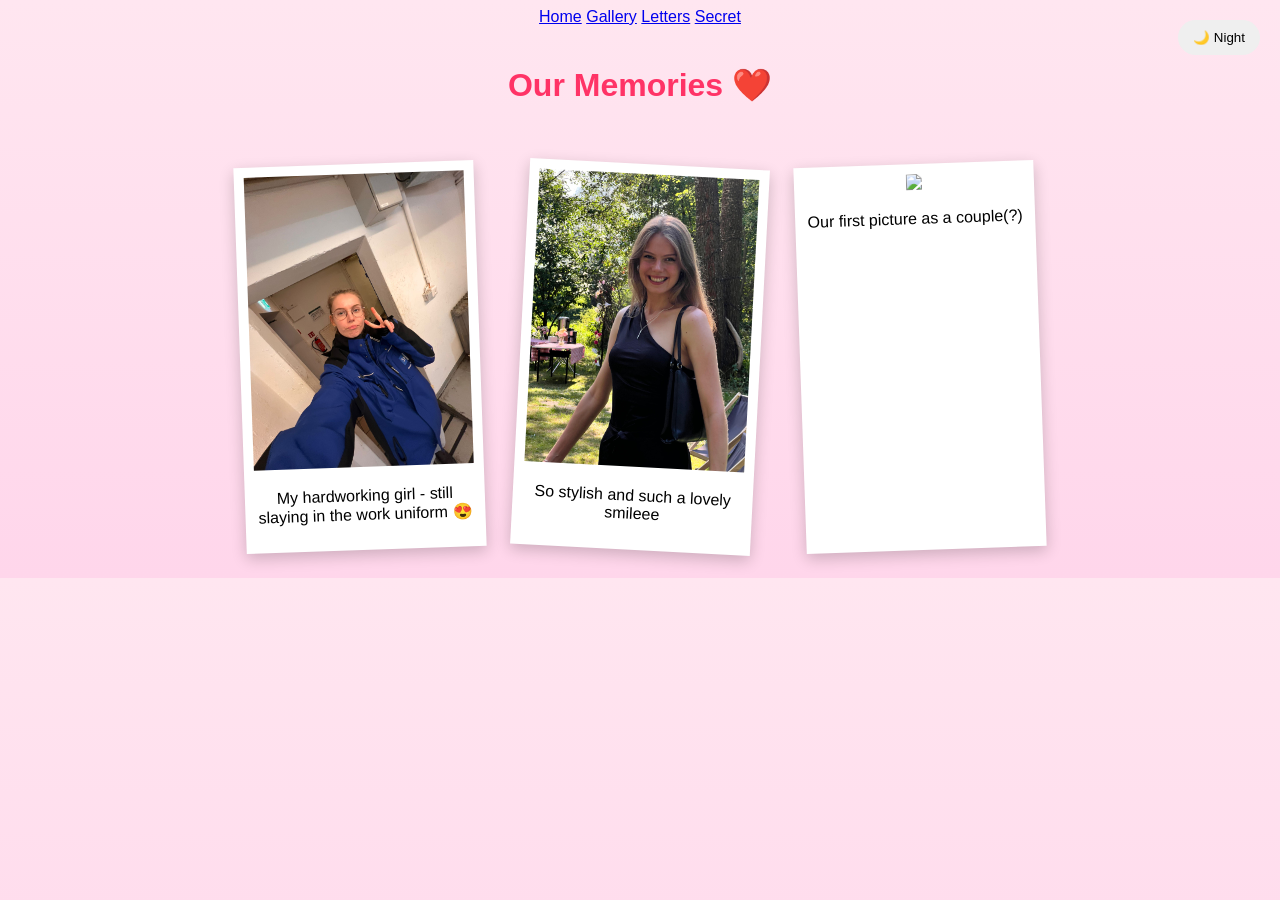
==== gallery.html @ 9380d8a4 "fixed html file names" ====
<!DOCTYPE html>
<html>

<head>
    <title>
        Gallery
    </title>
    
    <link rel="stylesheet" href="css/style.css">
    <script src="js/script.js"></script>
</head>


<nav>

<a href="index.html">Home</a>
<a href="gallery.html">Gallery</a>
<a href="letters.html">Letters</a>
<a href="secret.html">Secret</a>

</nav>


<body>
    
    <button class="toggle" onclick="toggleNight()">🌙 Night</button>

    <h1>Our Memories ❤️</h1>

    <div class="gallery">

        <div class="polaroid">
            <img src="images/f5e71456-44b9-409f-ab69-a9d20f2f6298.jpeg">
            <p>My hardworking girl - still slaying in the work uniform 😍</p>
        </div>

        <div class="polaroid">
            <img src="images/f8b889a4-fa94-4921-a254-1e3d6674e898.jpeg">
            <p>So stylish and such a lovely smileee</p>
        </div>

        <div class="polaroid">
            <img src="images/IMG_6015.jpg">
            <p>Our first picture as a couple(?)</p>
        </div>
        
    </div>

</body>



</html>
---- css/style.css ----
body {
    background: linear-gradient(#ffe6f0,#ffd6eb);
    font-family: Arial;
    text-align:center;
    transition:0.5s;
    overflow-x:hidden;
}

body.night{
    background: linear-gradient(#0f2027,#203a43,#2c5364);
    color:white;
}

/* TITLE */

h1{
    color:#ff3366;
    margin-top:40px;
}

/* POLAROID GALLERY */

.gallery{
    display:flex;
    justify-content:center;
    flex-wrap:wrap;
    margin-top:40px;
}

.polaroid{
    background:white;
    padding:10px;
    margin:20px;
    width:220px;
    box-shadow:0 5px 15px rgba(0,0,0,0.2);
    transform:rotate(-2deg);
    transition:0.3s;
}

.polaroid:nth-child(even){
    transform:rotate(3deg);
}

.polaroid:hover{
    transform:scale(1.1) rotate(0deg);
}

.polaroid img{
    width:100%;
}

/* HEARTS */

.hearts{
    margin-top:60px;
}

.heart{
    font-size:40px;
    cursor:pointer;
    margin:15px;
}

.message{
    display:none;
    font-size:18px;
    margin-top:10px;
    color:#444;
}

/* NIGHT BUTTON */

.toggle{
    position:fixed;
    top:20px;
    right:20px;
    padding:10px 15px;
    border:none;
    border-radius:20px;
    cursor:pointer;
}

/* FLOATING HEARTS */

.floating-heart{
    position:fixed;
    bottom:-50px;
    font-size:20px;
    animation:float 8s linear infinite;
}

@keyframes float{
    0%{
        transform:translateY(0);
        opacity:1;
    }
    100%{
        transform:translateY(-100vh);
        opacity:0;
    }
}

/* SECRET MESSAGE */

.secret{
    margin-top:50px;
}

#secretMessage{
    display:none;
    margin-top:20px;
    font-size:20px;
}
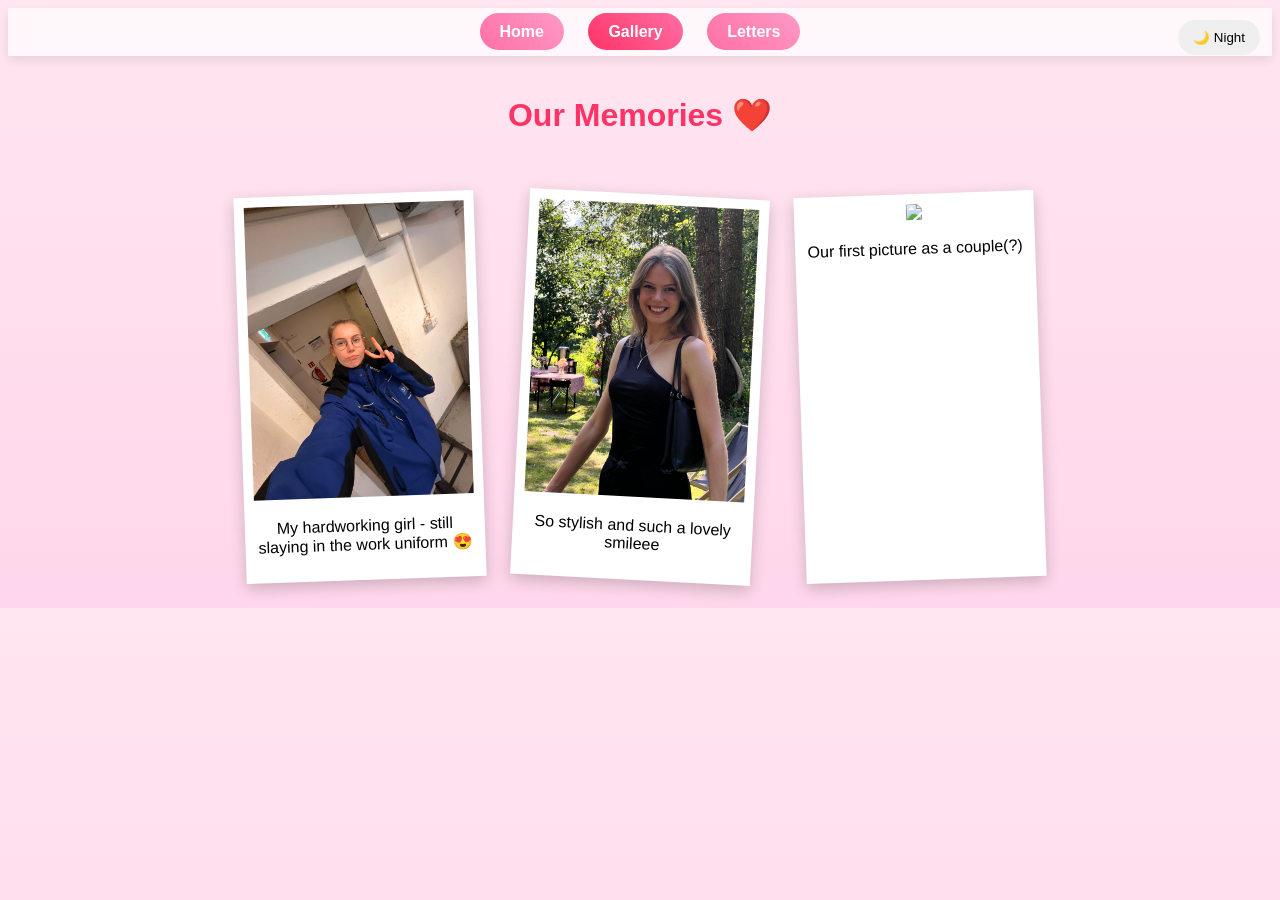
==== commit fe9f5cfa: "styled navigation pane" ====
--- a/gallery.html
+++ b/gallery.html
@@ -14,9 +14,8 @@
 <nav>
 
 <a href="index.html">Home</a>
-<a href="gallery.html">Gallery</a>
+<a href="gallery.html" class="active">Gallery</a>
 <a href="letters.html">Letters</a>
-<a href="secret.html">Secret</a>
 
 </nav>
 
@@ -43,7 +42,7 @@
             <img src="images/IMG_6015.jpg">
             <p>Our first picture as a couple(?)</p>
         </div>
-        
+
     </div>
 
 </body>
--- a/css/style.css
+++ b/css/style.css
@@ -110,4 +110,43 @@
     display:none;
     margin-top:20px;
     font-size:20px;
+}
+
+
+/* NAVBAR */
+
+nav{
+    position: sticky;
+    top:0;
+    background: rgba(255,255,255,0.7);
+    backdrop-filter: blur(10px);
+    padding:15px 0;
+    margin-bottom:30px;
+    box-shadow:0 4px 10px rgba(0,0,0,0.1);
+}
+
+/* NAV LINKS */
+
+nav a{
+    text-decoration:none;
+    margin:0 10px;
+    padding:10px 20px;
+    border-radius:25px;
+    background:linear-gradient(45deg,#ff6fa5,#ff9ac6);
+    color:white;
+    font-weight:bold;
+    transition:0.3s;
+}
+
+/* HOVER EFFECT */
+
+nav a:hover{
+    transform:translateY(-2px) scale(1.05);
+    box-shadow:0 6px 15px rgba(0,0,0,0.2);
+}
+
+/* ACTIVE PAGE */
+
+nav a.active{
+    background:linear-gradient(45deg,#ff3366,#ff6fa5);
 }
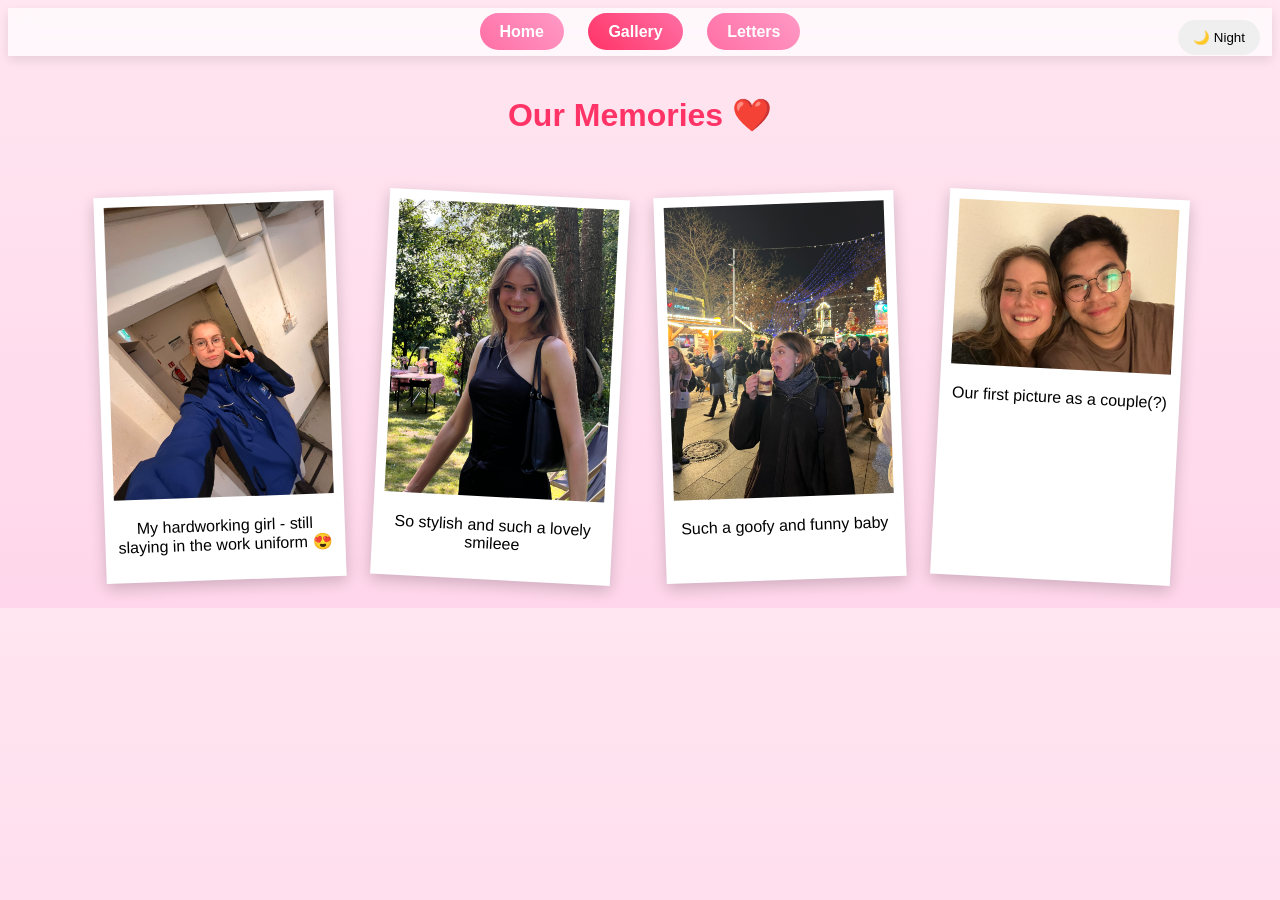
==== commit 3d5ae5cb: "fixed navigations" ====
--- a/gallery.html
+++ b/gallery.html
@@ -10,18 +10,15 @@
     <script src="js/script.js"></script>
 </head>
 
+<body>
+    <nav>
 
-<nav>
+        <a href="index.html">Home</a>
+        <a href="gallery.html" class="active">Gallery</a>
+        <a href="letters.html">Letters</a>
 
-<a href="index.html">Home</a>
-<a href="gallery.html" class="active">Gallery</a>
-<a href="letters.html">Letters</a>
+    </nav>
 
-</nav>
-
-
-<body>
-    
     <button class="toggle" onclick="toggleNight()">🌙 Night</button>
 
     <h1>Our Memories ❤️</h1>
@@ -39,7 +36,12 @@
         </div>
 
         <div class="polaroid">
-            <img src="images/IMG_6015.jpg">
+            <img src="images/IMG_6502.jpeg">
+            <p>Such a goofy and funny baby</p>
+        </div>
+
+        <div class="polaroid">
+            <img src="images/IMG_6015.jpeg">
             <p>Our first picture as a couple(?)</p>
         </div>
 
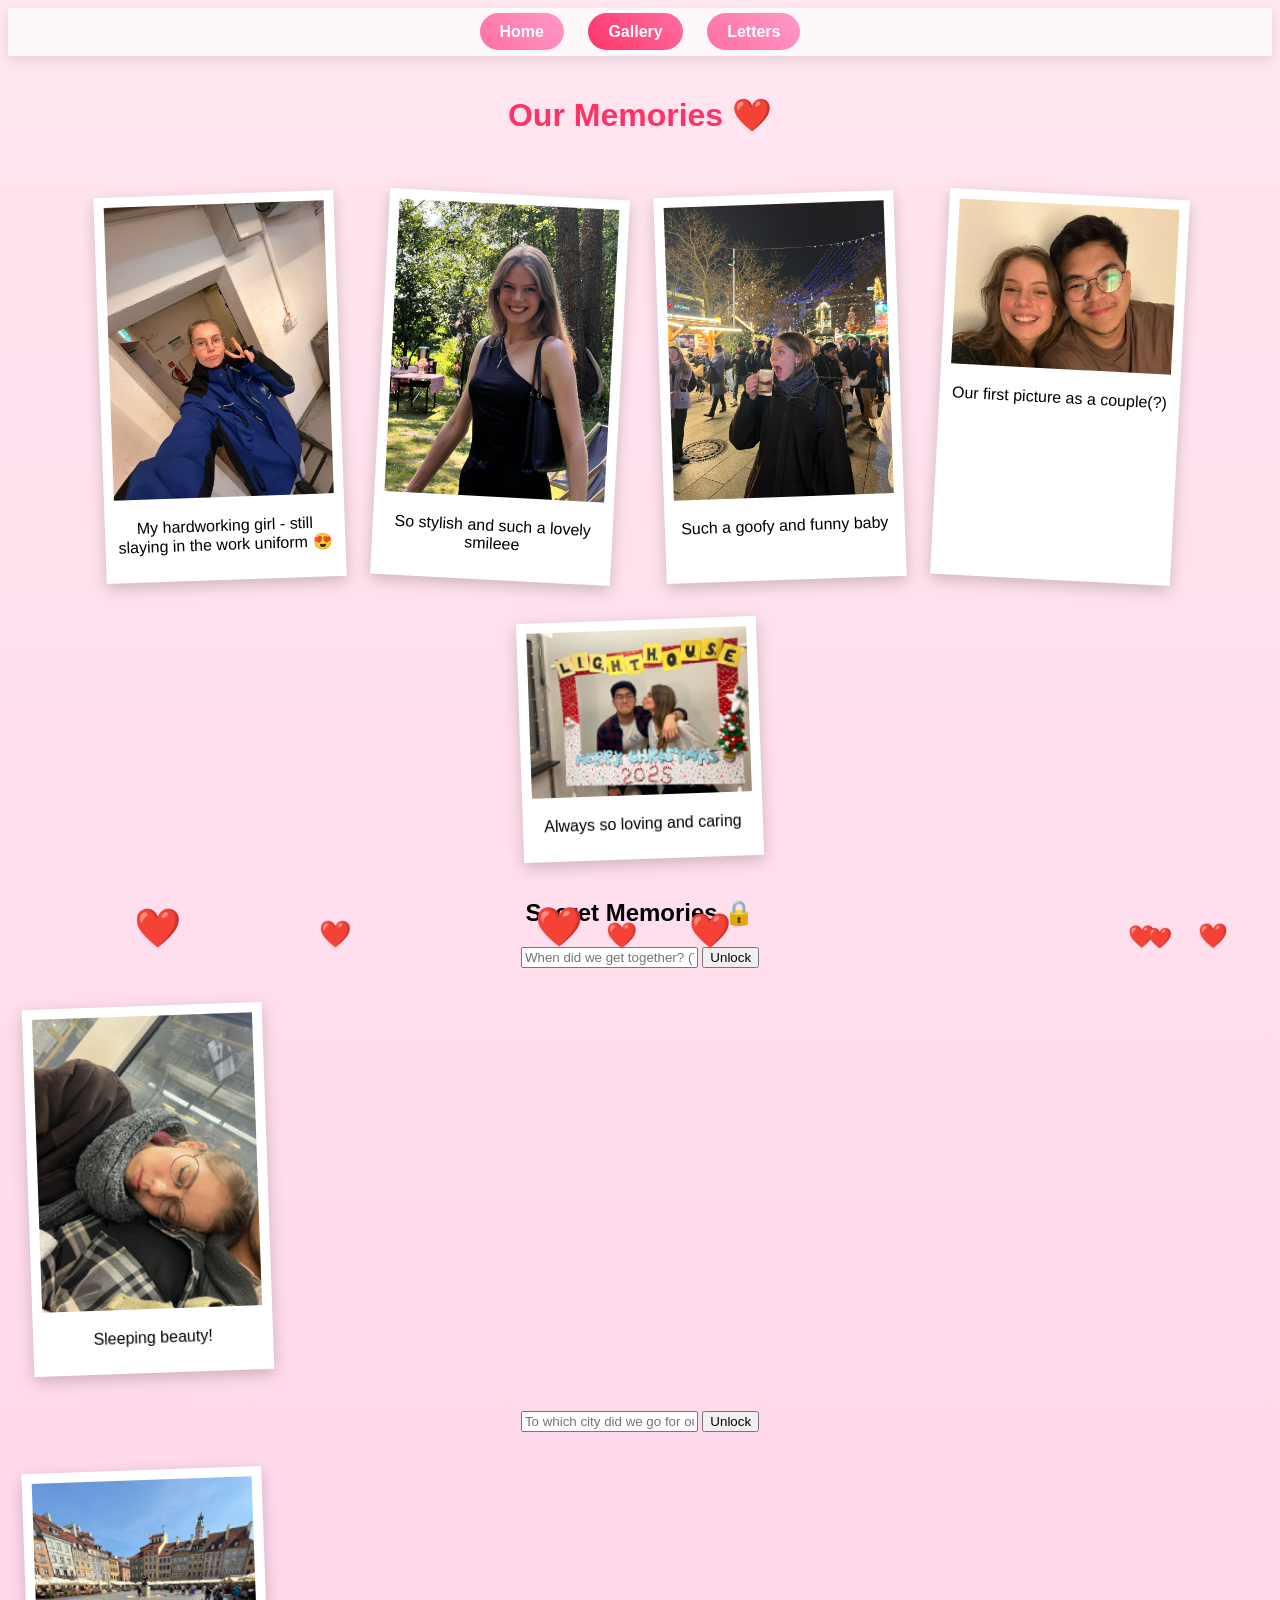
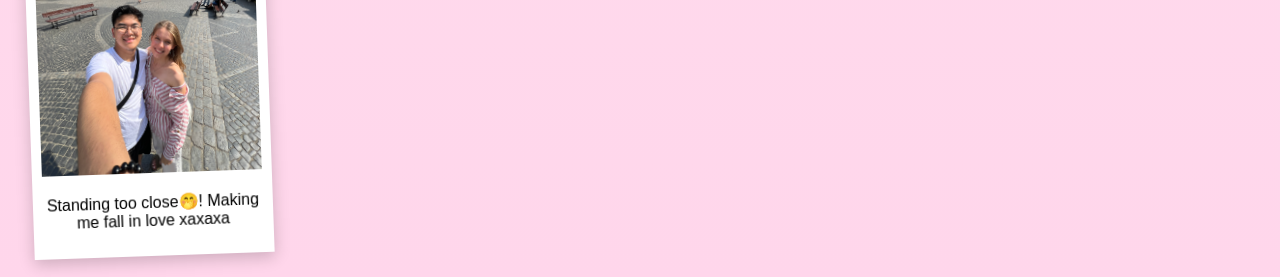
==== commit 75890e7a: "gallery update" ====
--- a/gallery.html
+++ b/gallery.html
@@ -18,8 +18,6 @@
         <a href="letters.html">Letters</a>
 
     </nav>
-
-    <button class="toggle" onclick="toggleNight()">🌙 Night</button>
 
     <h1>Our Memories ❤️</h1>
 
@@ -45,6 +43,43 @@
             <p>Our first picture as a couple(?)</p>
         </div>
 
+        <div class="polaroid">
+            <img src="images/IMG_6652.jpeg">
+            <p>Always so loving and caring</p>
+        </div>
+
+    </div>
+
+    <h2>Secret Memories 🔒</h2>
+
+        <div>
+
+            <input type="password" id="pw1" placeholder="When did we get together? (TT.MM.YYYY)">
+            <button onclick="unlockPhoto('pw1','sleeping_beauty','10.10.2025')">Unlock</button>
+
+            <br><br>
+            
+            <div class="polaroid" id="sleeping_beauty">
+                <img src="images/IMG_6317.jpeg">
+                <p>Sleeping beauty!</p>
+            </div>
+
+        </div>
+
+        <br>
+
+        <div>
+
+            <input type="password" id="pw2" placeholder="To which city did we go for our first trip?">
+            <button onclick="unlockPhoto('pw2','warschau','warschau')">Unlock</button>
+
+            <br><br>
+
+            <div class="polaroid" id="warschau">
+                <img src="images/IMG_5421.jpeg">
+                <p>Standing too close🤭! Making me fall in love xaxaxa</p>
+            </div>
+
     </div>
 
 </body>
--- a/css/style.css
+++ b/css/style.css
@@ -149,4 +149,45 @@
 
 nav a.active{
     background:linear-gradient(45deg,#ff3366,#ff6fa5);
+}
+
+/* CENTER HOME PAGE */
+
+.home{
+    height:90vh;
+    display:flex;
+    flex-direction:column;
+    justify-content:center;
+    align-items:center;
+    text-align:center;
+}
+
+/* MAIN TEXT */
+
+.main-text{
+    font-size:70px;
+    font-weight:700;
+    margin:0;
+}
+
+/* SECOND LINE */
+
+.sub-text{
+    font-size:40px;
+    margin-top:10px;
+    font-weight:400;
+}
+
+/* RESPONSIVE FOR PHONES */
+
+@media (max-width:600px){
+
+.main-text{
+    font-size:40px;
+}
+
+.sub-text{
+    font-size:24px;
+}
+
 }
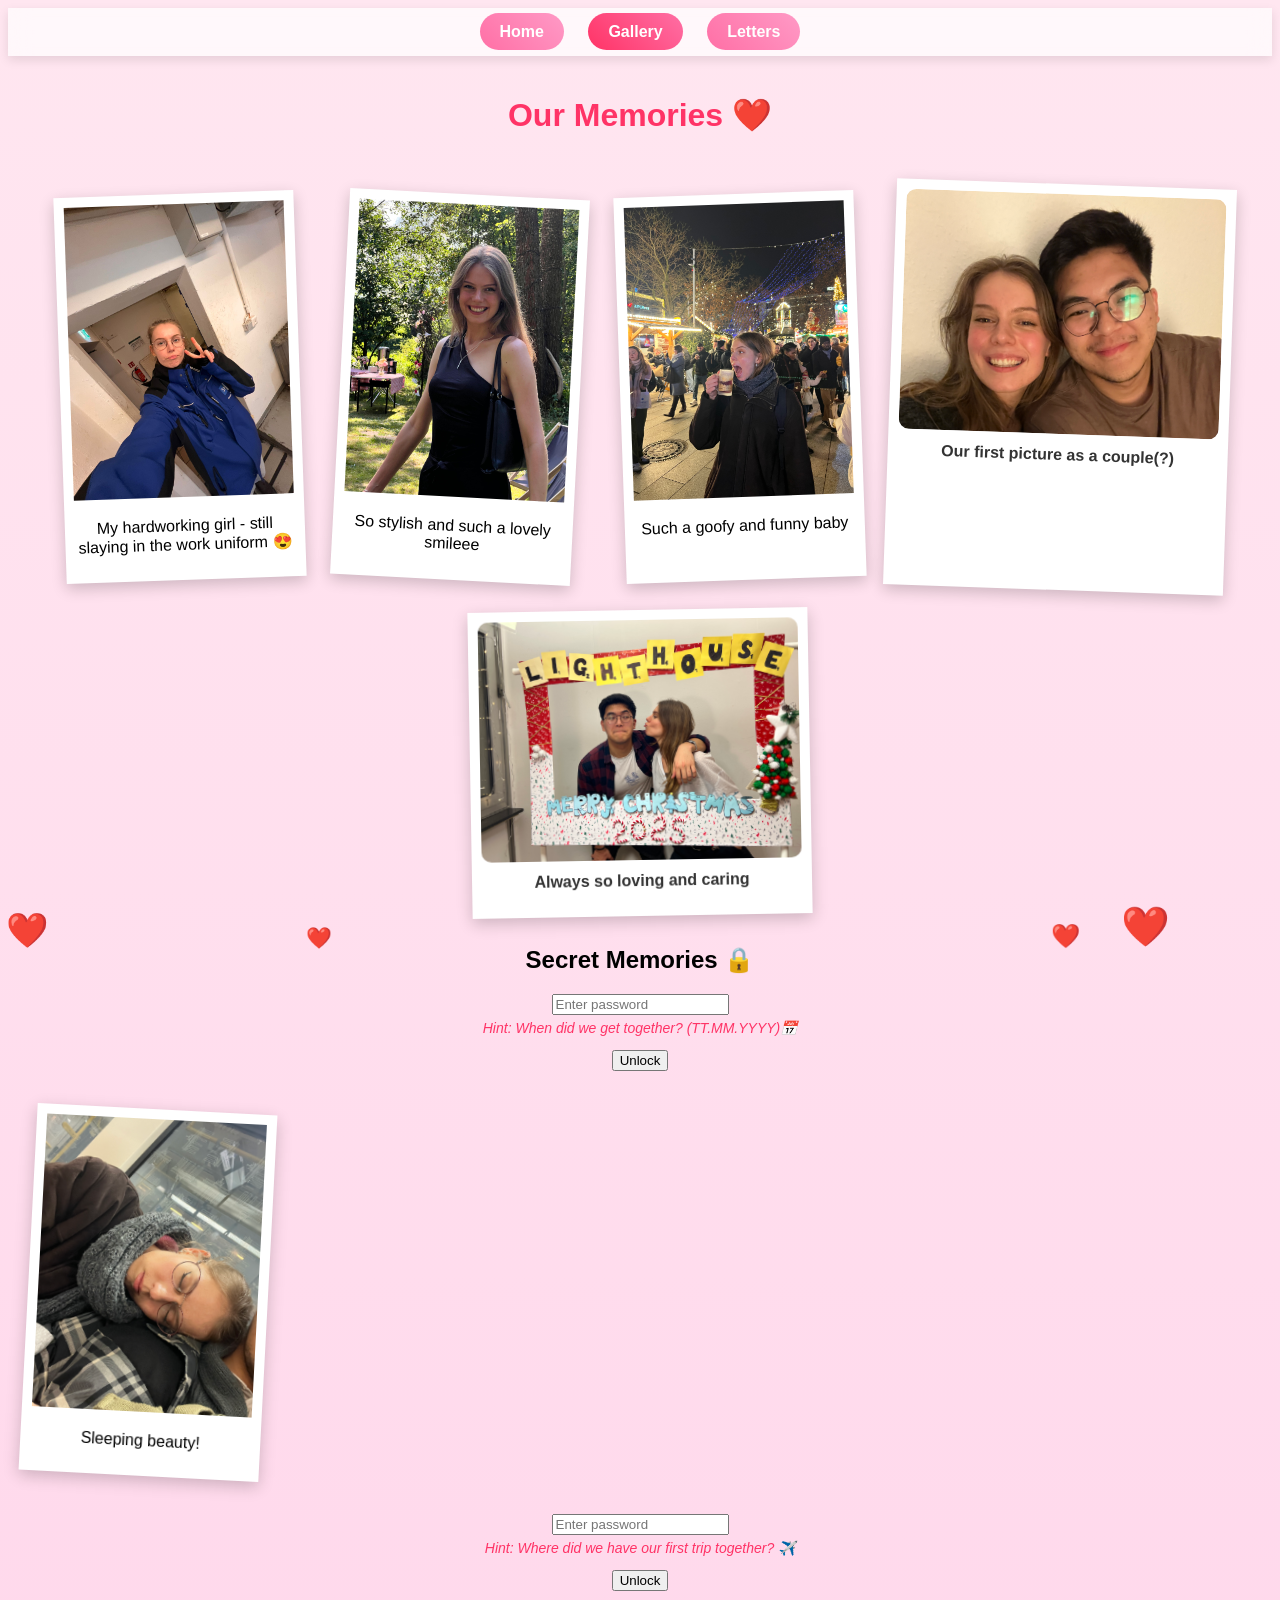
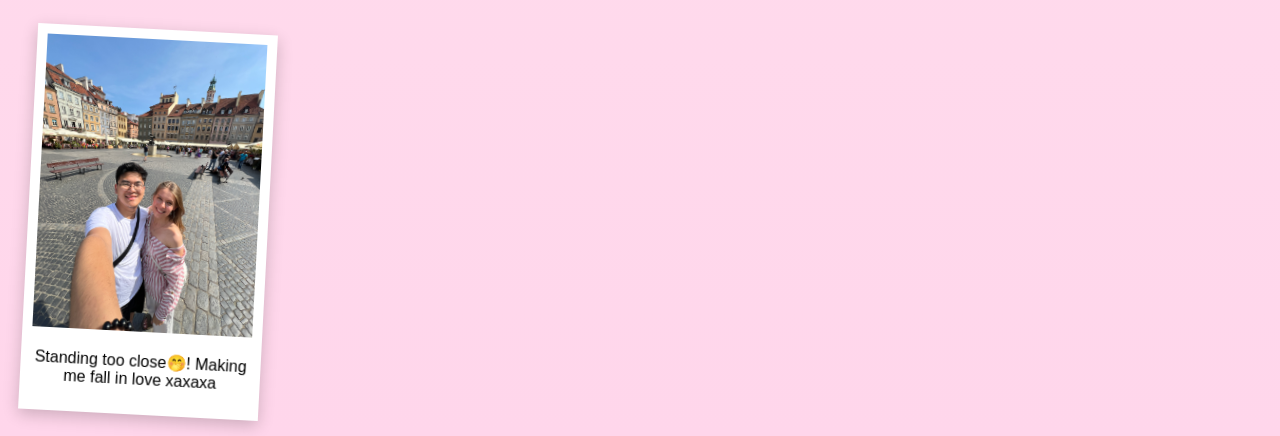
==== commit d4a64374: "gallery update 2" ====
--- a/gallery.html
+++ b/gallery.html
@@ -38,12 +38,12 @@
             <p>Such a goofy and funny baby</p>
         </div>
 
-        <div class="polaroid">
+        <div class="polaroid-landscape">
             <img src="images/IMG_6015.jpeg">
             <p>Our first picture as a couple(?)</p>
         </div>
 
-        <div class="polaroid">
+        <div class="polaroid-landscape">
             <img src="images/IMG_6652.jpeg">
             <p>Always so loving and caring</p>
         </div>
@@ -54,7 +54,9 @@
 
         <div>
 
-            <input type="password" id="pw1" placeholder="When did we get together? (TT.MM.YYYY)">
+            <input type="password" id="pw1" placeholder="Enter password">
+            <p class="password-hint">Hint: When did we get together? (TT.MM.YYYY)📅 </p>
+
             <button onclick="unlockPhoto('pw1','sleeping_beauty','10.10.2025')">Unlock</button>
 
             <br><br>
@@ -70,7 +72,8 @@
 
         <div>
 
-            <input type="password" id="pw2" placeholder="To which city did we go for our first trip?">
+            <input type="password" id="pw2" placeholder="Enter password">
+            <p class="password-hint">Hint: Where did we have our first trip together? ✈️</p>
             <button onclick="unlockPhoto('pw2','warschau','warschau')">Unlock</button>
 
             <br><br>
--- a/css/style.css
+++ b/css/style.css
@@ -190,4 +190,135 @@
     font-size:24px;
 }
 
+}
+
+/* FLIP CARDS CONTAINER */
+.flip-container{
+    display:flex;
+    justify-content:center;
+    flex-wrap:wrap;
+    margin-top:30px;
+    gap:20px;
+    position:relative;
+}
+
+/* CARD */
+.flip-card{
+    background:none;
+    width:150px;
+    height:80px;
+    perspective:1000px;
+    cursor:pointer;
+    position:relative;
+    animation:floatCard 4s ease-in-out infinite alternate;
+}
+
+/* FLOAT ANIMATION */
+@keyframes floatCard{
+    0% { transform: translateY(0px); }
+    100% { transform: translateY(-15px); }
+}
+
+/* INNER CARD */
+.flip-card-inner{
+    position:relative;
+    width:100%;
+    height:100%;
+    text-align:center;
+    transition: transform 0.6s;
+    transform-style: preserve-3d;
+}
+
+/* ON HOVER OR CLICK: FLIP */
+.flip-card:hover .flip-card-inner{
+    transform: rotateY(180deg);
+}
+
+/* FRONT AND BACK */
+.flip-card-front, .flip-card-back{
+    position:absolute;
+    width:100%;
+    height:100%;
+    border-radius:15px;
+    display:flex;
+    align-items:center;
+    justify-content:center;
+    font-weight:bold;
+    font-size:16px;
+    backface-visibility:hidden;
+    box-shadow:0 4px 15px rgba(0,0,0,0.2);
+    padding:10px;
+}
+
+/* FRONT STYLE */
+.flip-card-front{
+    background: linear-gradient(45deg,#ff6fa5,#ff9ac6);
+    color:white;
+}
+
+/* BACK STYLE */
+.flip-card-back{
+    background: linear-gradient(45deg,#ff3366,#ff6fa5);
+    color:white;
+    transform: rotateY(180deg);
+}
+
+/* LANDSCAPE GALLERY */
+
+.gallery-landscape{
+    display:flex;
+    flex-wrap:wrap;
+    justify-content:center;
+    gap:20px;
+    margin-top:40px;
+}
+
+/* LANDSCAPE POLAROID */
+
+.polaroid-landscape{
+    background:white;
+    padding:10px;
+    margin:10px;
+    width:320px;   /* wider for landscape */
+    height:auto;
+    box-shadow:0 5px 15px rgba(0,0,0,0.2);
+    transform:rotate(-1deg);
+    transition:0.3s;
+}
+
+.polaroid-landscape:nth-child(even){
+    transform:rotate(2deg);
+}
+
+.polaroid-landscape:hover{
+    transform:scale(1.05) rotate(0deg);
+}
+
+.polaroid-landscape img{
+    width:100%;
+    height:auto;
+    border-radius:10px;
+}
+
+.polaroid-landscape p{
+    text-align:center;
+    margin-top:8px;
+    font-weight:bold;
+    font-size:16px;
+    color:#333;
+}
+
+/* RESPONSIVE */
+
+@media(max-width:600px){
+    .polaroid-landscape{
+        width:90%;
+    }
+}
+
+.password-hint{
+    font-size:14px;
+    color:#ff3366; /* romantic pink */
+    margin-top:5px;
+    font-style:italic;
 }
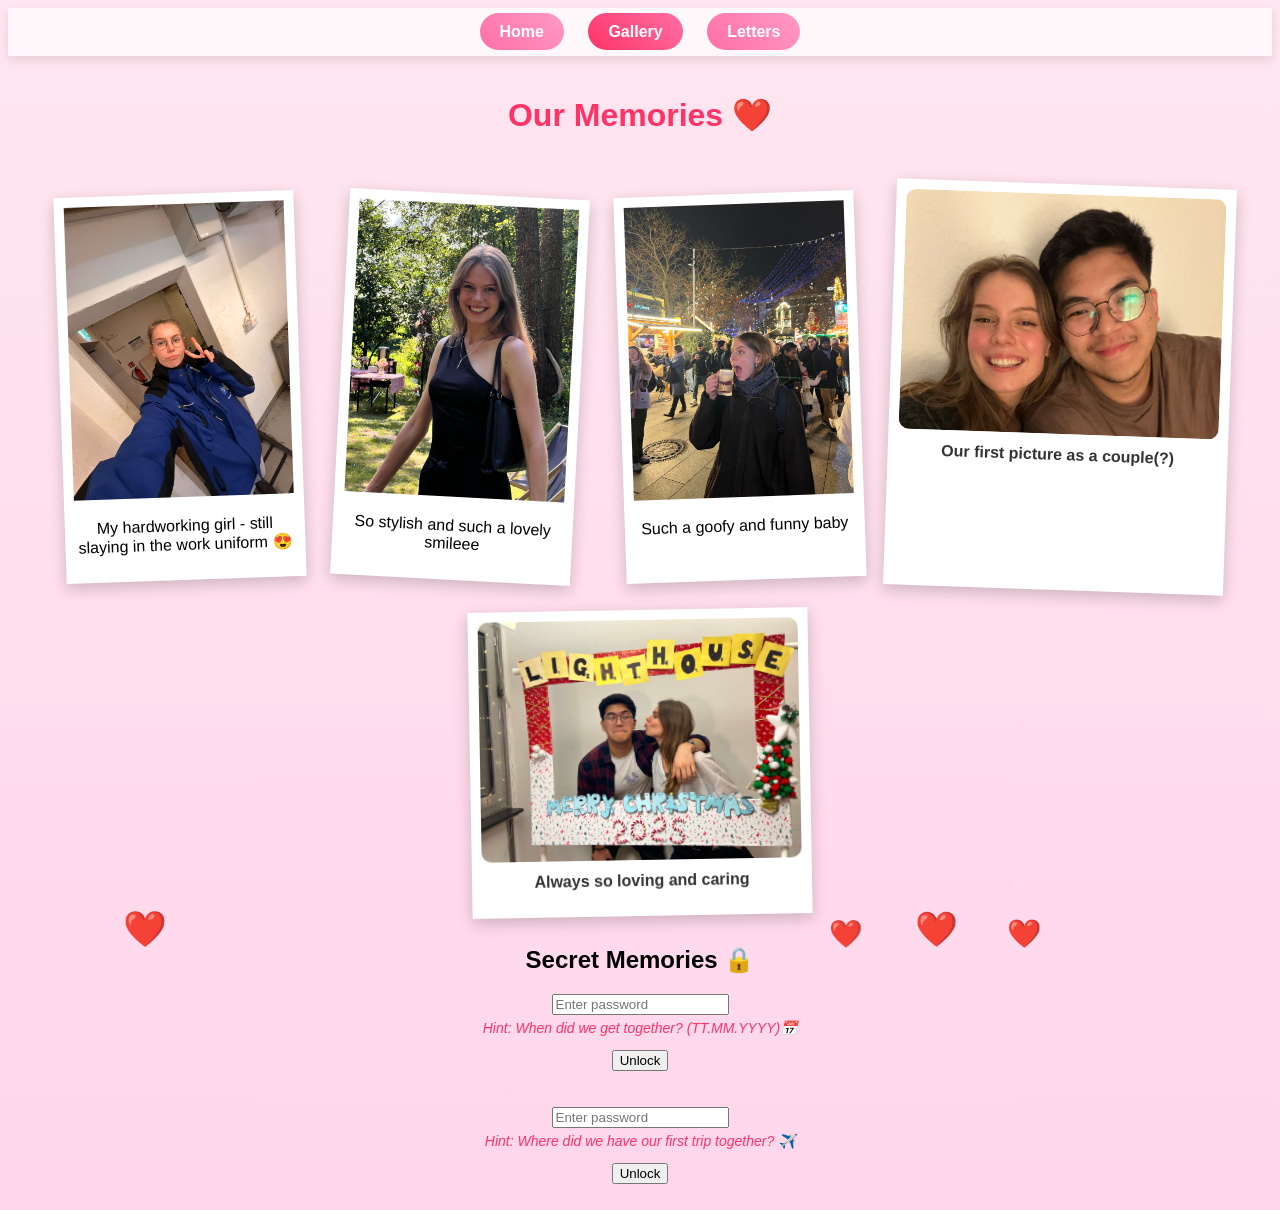
==== commit 72b4f97a: "hide images" ====
--- a/gallery.html
+++ b/gallery.html
@@ -61,7 +61,7 @@
 
             <br><br>
             
-            <div class="polaroid" id="sleeping_beauty">
+            <div class="polaroid" id="sleeping_beauty" style="display:none;">
                 <img src="images/IMG_6317.jpeg">
                 <p>Sleeping beauty!</p>
             </div>
@@ -78,7 +78,7 @@
 
             <br><br>
 
-            <div class="polaroid" id="warschau">
+            <div class="polaroid" id="warschau" style="display:none;">
                 <img src="images/IMG_5421.jpeg">
                 <p>Standing too close🤭! Making me fall in love xaxaxa</p>
             </div>
--- a/css/style.css
+++ b/css/style.css
@@ -193,73 +193,71 @@
 }
 
 /* FLIP CARDS CONTAINER */
-.flip-container{
-    display:flex;
-    justify-content:center;
-    flex-wrap:wrap;
-    margin-top:30px;
-    gap:20px;
-    position:relative;
+.flip-container {
+    display: flex;
+    justify-content: center;
+    flex-wrap: wrap;
+    gap: 40px; /* space between cards */
+    margin-top: 30px;
 }
 
 /* CARD */
-.flip-card{
-    background:none;
-    width:150px;
-    height:80px;
-    perspective:1000px;
-    cursor:pointer;
-    position:relative;
-    animation:floatCard 4s ease-in-out infinite alternate;
+.flip-card {
+    background: none;
+    width: 160px;
+    height: 220px;
+    perspective: 1000px;
+    cursor: pointer;
+    position: relative;
+    animation: floatCard 4s ease-in-out infinite alternate;
 }
 
 /* FLOAT ANIMATION */
-@keyframes floatCard{
+@keyframes floatCard {
     0% { transform: translateY(0px); }
     100% { transform: translateY(-15px); }
 }
 
 /* INNER CARD */
-.flip-card-inner{
-    position:relative;
-    width:100%;
-    height:100%;
-    text-align:center;
+.flip-card-inner {
+    position: relative;
+    width: 100%;
+    height: 100%;
+    text-align: center;
+    transform-style: preserve-3d;
     transition: transform 0.6s;
-    transform-style: preserve-3d;
-}
-
-/* ON HOVER OR CLICK: FLIP */
-.flip-card:hover .flip-card-inner{
+}
+
+/* FRONT AND BACK */
+.flip-card-front, .flip-card-back {
+    position: absolute;
+    width: 100%;
+    height: 100%;
+    border-radius: 15px;
+    display: flex;
+    align-items: center;
+    justify-content: center;
+    font-weight: bold;
+    font-size: 16px;
+    backface-visibility: hidden;
+    box-shadow: 0 4px 15px rgba(0,0,0,0.2);
+    padding: 10px;
+}
+
+/* FRONT STYLE */
+.flip-card-front {
+    background: linear-gradient(45deg,#ff6fa5,#ff9ac6);
+    color: white;
+}
+
+/* BACK STYLE */
+.flip-card-back {
+    background: linear-gradient(45deg,#ff3366,#ff6fa5);
+    color: white;
     transform: rotateY(180deg);
 }
 
-/* FRONT AND BACK */
-.flip-card-front, .flip-card-back{
-    position:absolute;
-    width:100%;
-    height:100%;
-    border-radius:15px;
-    display:flex;
-    align-items:center;
-    justify-content:center;
-    font-weight:bold;
-    font-size:16px;
-    backface-visibility:hidden;
-    box-shadow:0 4px 15px rgba(0,0,0,0.2);
-    padding:10px;
-}
-
-/* FRONT STYLE */
-.flip-card-front{
-    background: linear-gradient(45deg,#ff6fa5,#ff9ac6);
-    color:white;
-}
-
-/* BACK STYLE */
-.flip-card-back{
-    background: linear-gradient(45deg,#ff3366,#ff6fa5);
-    color:white;
+.flip-card-inner.flipped {
     transform: rotateY(180deg);
 }
 
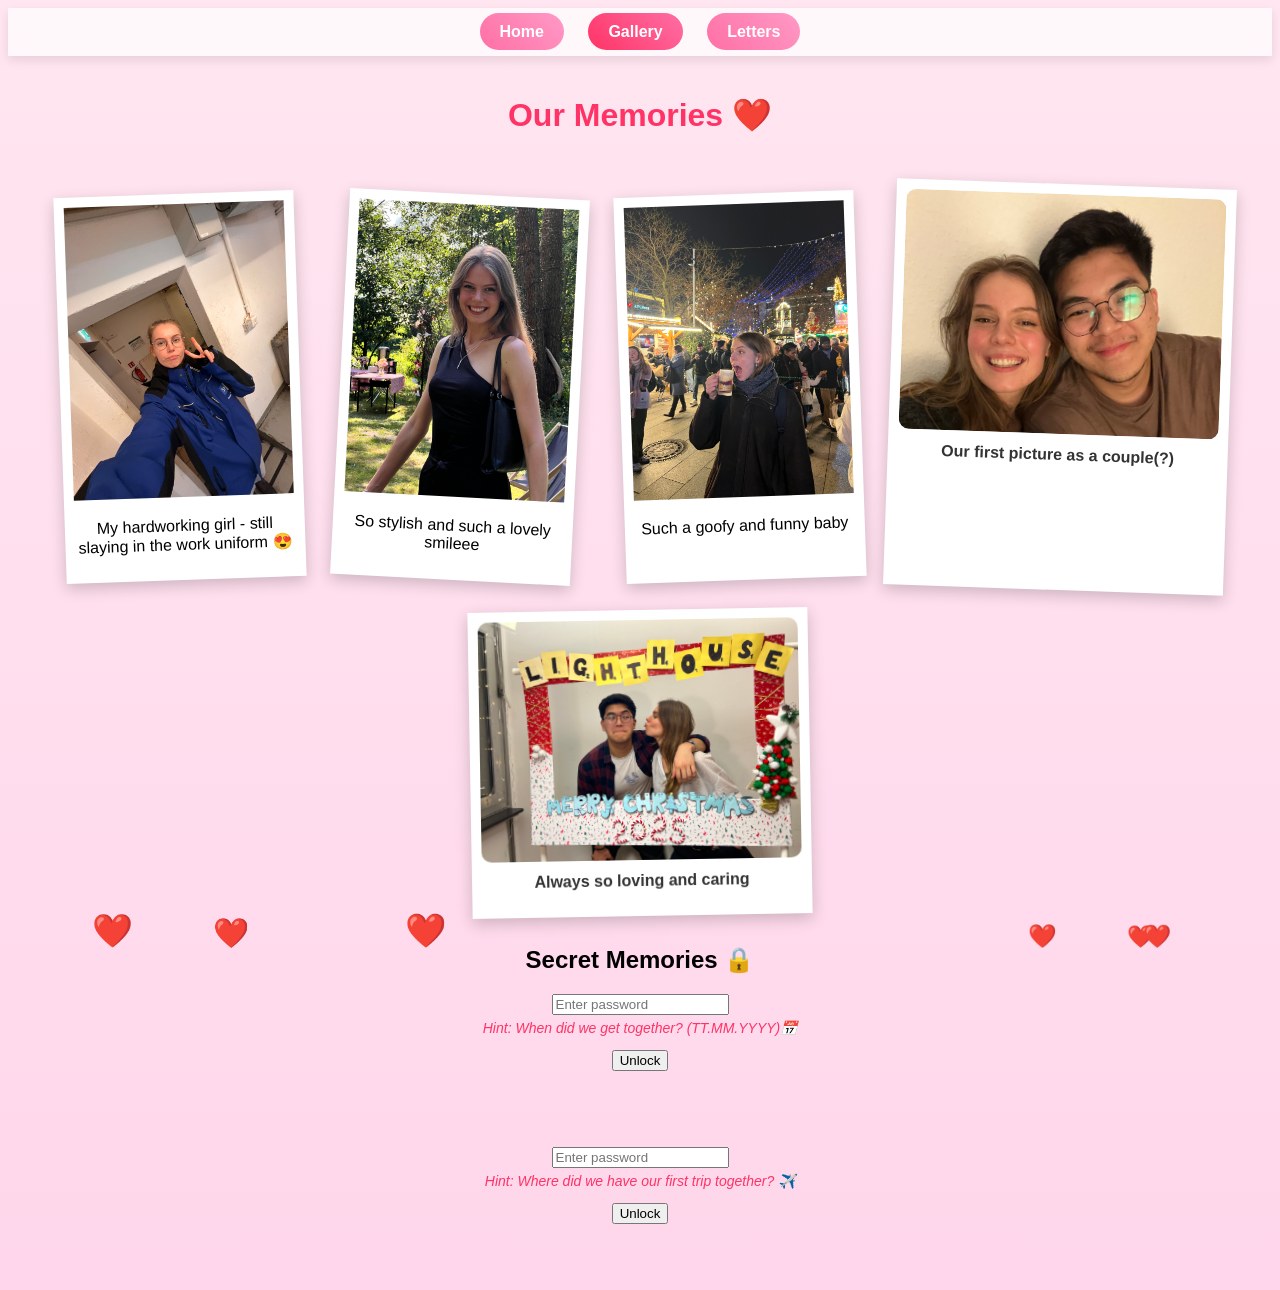
==== commit 046c30e7: "centered hidden images" ====
--- a/gallery.html
+++ b/gallery.html
@@ -61,11 +61,12 @@
 
             <br><br>
             
-            <div class="polaroid" id="sleeping_beauty" style="display:none;">
-                <img src="images/IMG_6317.jpeg">
-                <p>Sleeping beauty!</p>
+            <div class="gallery">
+                <div class="polaroid" id="sleeping_beauty" style="display:none;">
+                    <img src="images/IMG_6317.jpeg">
+                    <p>Sleeping beauty!</p>
+                </div>
             </div>
-
         </div>
 
         <br>
@@ -77,12 +78,13 @@
             <button onclick="unlockPhoto('pw2','warschau','warschau')">Unlock</button>
 
             <br><br>
-
-            <div class="polaroid" id="warschau" style="display:none;">
-                <img src="images/IMG_5421.jpeg">
-                <p>Standing too close🤭! Making me fall in love xaxaxa</p>
+            <div class="gallery">
+                <div class="polaroid" id="warschau" style="display:none;">
+                    <img src="images/IMG_5421.jpeg">
+                    <p>Standing too close🤭! Making me fall in love xaxaxa</p>
+                </div>
             </div>
-
+        </div>
     </div>
 
 </body>
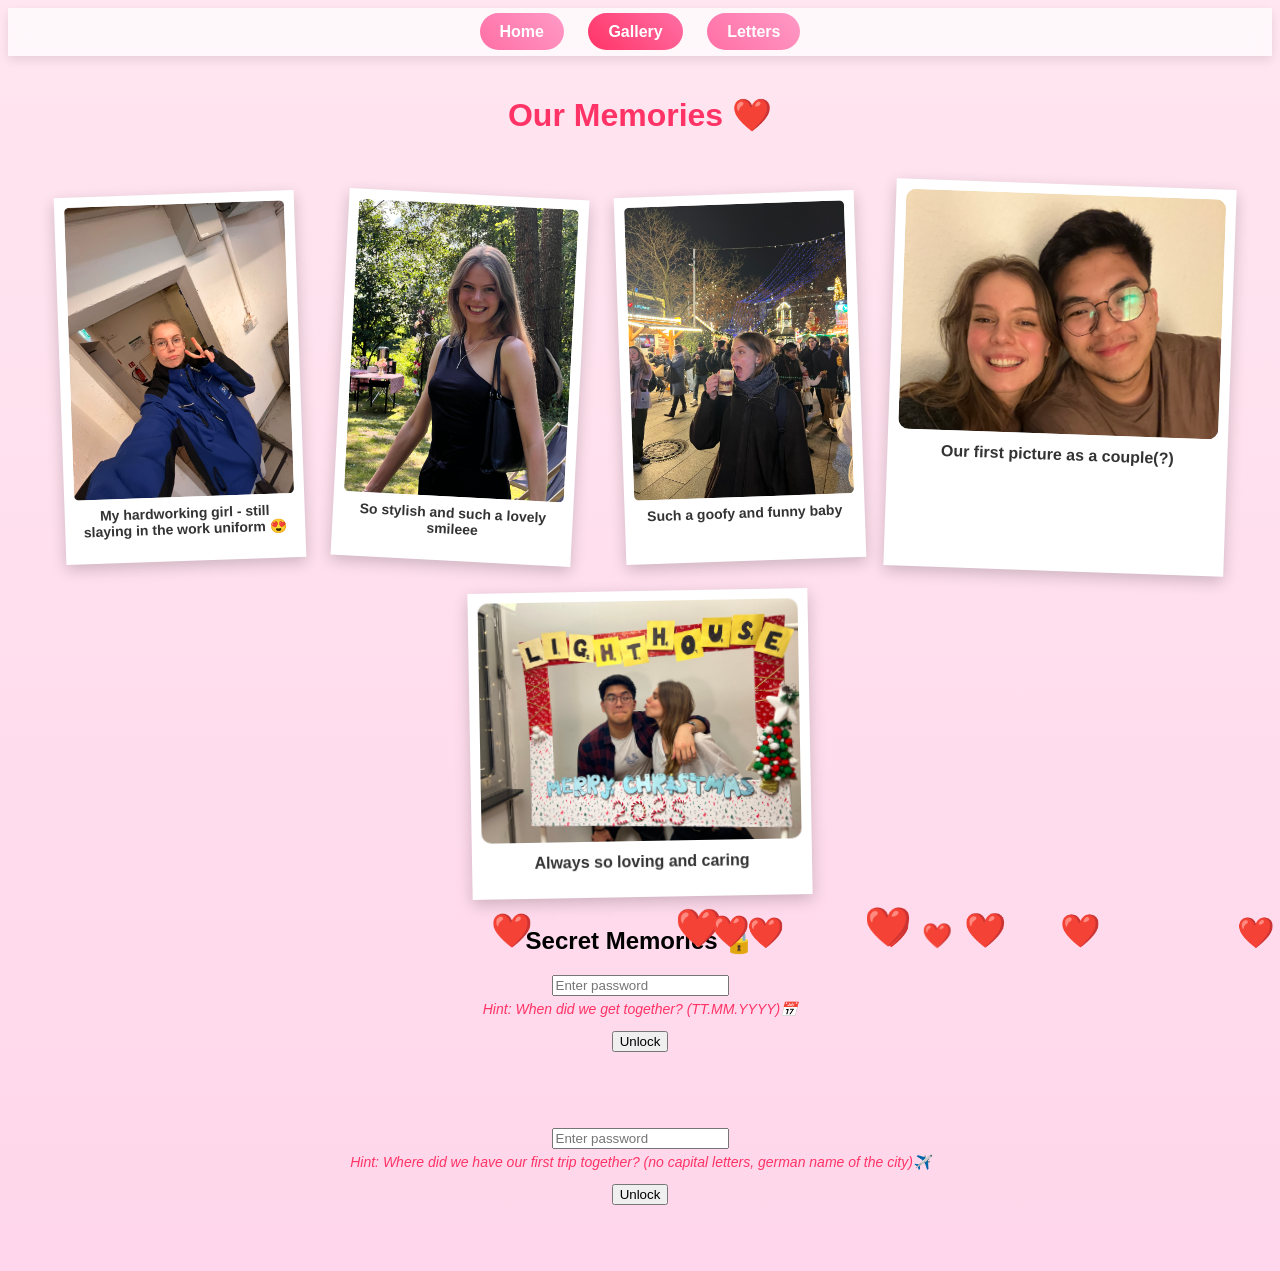
==== commit 6c067438: "Update gallery.html" ====
--- a/gallery.html
+++ b/gallery.html
@@ -74,7 +74,7 @@
         <div>
 
             <input type="password" id="pw2" placeholder="Enter password">
-            <p class="password-hint">Hint: Where did we have our first trip together? ✈️</p>
+            <p class="password-hint">Hint: Where did we have our first trip together? (no capital letters, german name of the city)✈️</p>
             <button onclick="unlockPhoto('pw2','warschau','warschau')">Unlock</button>
 
             <br><br>
@@ -91,4 +91,5 @@
 
 
 
-</html>+
+</html>
--- a/css/style.css
+++ b/css/style.css
@@ -35,6 +35,9 @@
     box-shadow:0 5px 15px rgba(0,0,0,0.2);
     transform:rotate(-2deg);
     transition:0.3s;
+    display: flex;
+    flex-direction: column;  /* stack img + caption vertically */
+    align-items: center;   
 }
 
 .polaroid:nth-child(even){
@@ -45,8 +48,20 @@
     transform:scale(1.1) rotate(0deg);
 }
 
-.polaroid img{
-    width:100%;
+/* Image inside polaroid */
+.polaroid img {
+    width: 100%;
+    border-radius: 5px;
+    display: block;
+}
+
+/* Caption inside the white box */
+.polaroid p {
+    text-align: center;
+    margin-top: 8px;
+    font-weight: bold;
+    font-size: 14px;
+    color: #333;
 }
 
 /* HEARTS */
@@ -319,4 +334,5 @@
     color:#ff3366; /* romantic pink */
     margin-top:5px;
     font-style:italic;
-}+
+}
